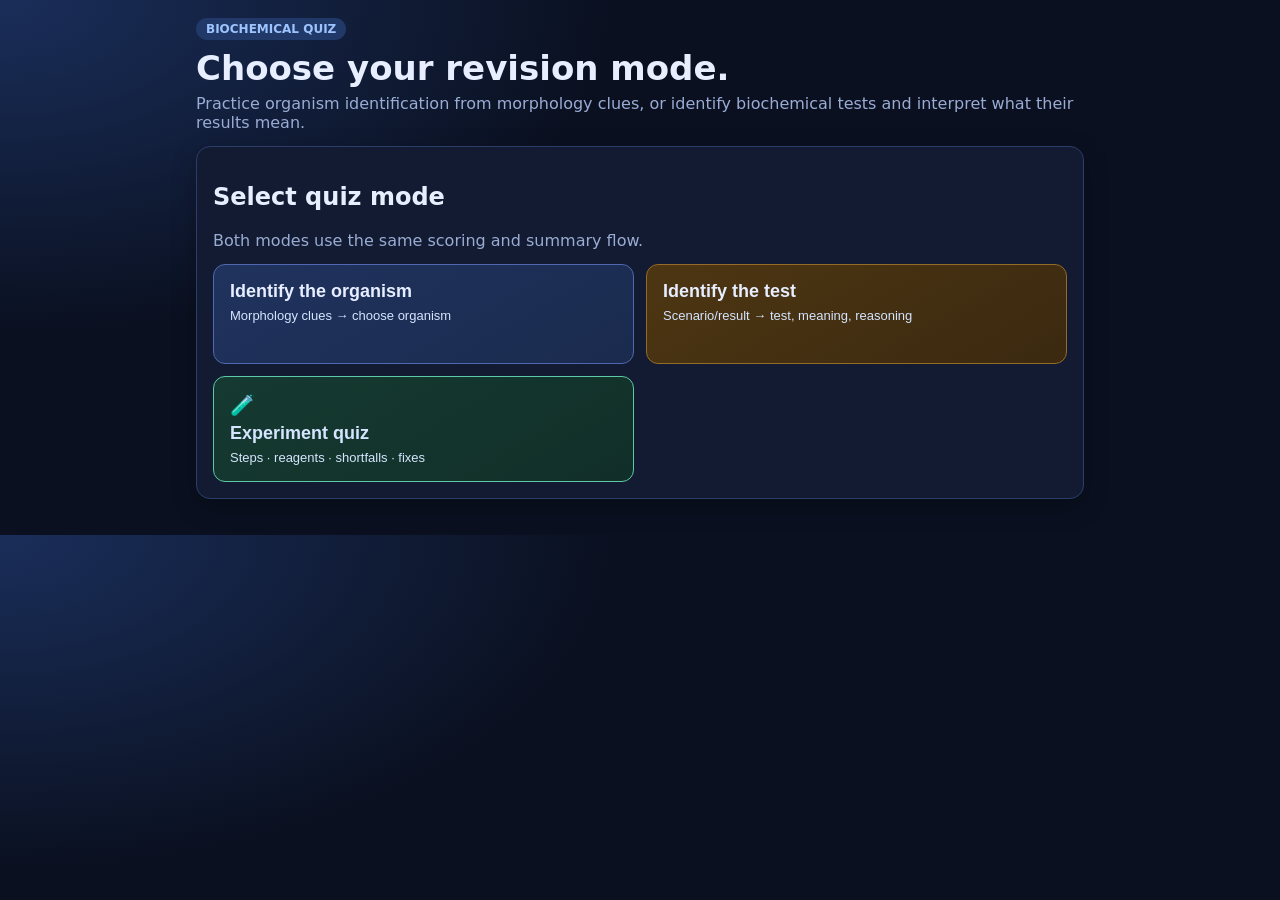
==== index.html @ 9152a3e2 "Simplify identify-test hints and add biochem quick actions" ====
<!doctype html>
<html lang="en">
  <head>
    <meta charset="utf-8">
    <meta name="viewport" content="width=device-width, initial-scale=1">
    <title>Biochemical Organism Quiz</title>
    <meta name="description" content="Morphology and biochemical quiz loop for practical identification revision.">
    <link rel="icon" type="image/svg+xml" href="favicon.svg">
    <link rel="stylesheet" href="styles/quiz.css">
  </head>
  <body>
    <main id="app" class="quiz-shell">
      <header class="hero">
        <p class="hero-kicker">Biochemical Quiz</p>
        <h1>Choose your revision mode.</h1>
        <p class="hero-sub">Practice organism identification from morphology clues, or identify biochemical tests and interpret what their results mean.</p>
      </header>
      <section id="card-area" aria-live="polite"></section>
    </main>

    <script>
      let organismPool = [];
      let biochemPool = [];
      let quizOrder = [];
      let currentIndex = 0;
      let score = 0;
      let answers = [];
      let hintVisible = false;
      let selectedName = '';
      let quizMode = '';
      let experimentPool = [];
      let currentExpQuestion = null;

      function shuffle(items) {
        const arr = [...items];
        for (let i = arr.length - 1; i > 0; i -= 1) {
          const j = Math.floor(Math.random() * (i + 1));
          [arr[i], arr[j]] = [arr[j], arr[i]];
        }
        return arr;
      }

      function startMode(mode) {
        startQuiz(mode);
      }

      function showLanding() {
        renderModeSelector();
      }

      function renderModeSelector() {
        const app = document.getElementById('card-area');
        app.innerHTML = `
          <article class="card">
            <h2>Select quiz mode</h2>
            <p class="hero-sub">Both modes use the same scoring and summary flow.</p>
            <div class="mode-grid">
              <button class="mode-btn mode-organism" onclick="startQuiz('organism')">
                <strong>Identify the organism</strong>
                <span>Morphology clues → choose organism</span>
              </button>
              <button class="mode-btn mode-biochem" onclick="startQuiz('biochem')">
                <strong>Identify the test</strong>
                <span>Scenario/result → test, meaning, reasoning</span>
              </button>
              <button class="mode-btn mode-card mode-exp" id="mode-exp" onclick="startMode('experiment')">
                <span class="mode-icon">🧪</span>
                <span class="mode-title">Experiment quiz</span>
                <span class="mode-desc">Steps · reagents · shortfalls · fixes</span>
              </button>
            </div>
          </article>
        `;
      }

      async function startQuiz(mode, overridePool = null) {
        quizMode = mode;

        if (mode === 'organism') {
          if (!organismPool.length) {
            const response = await fetch('data/quiz-organisms.json');
            if (!response.ok) throw new Error(`HTTP ${response.status}`);
            const data = await response.json();
            organismPool = data.ORGS;
          }
          const pool = overridePool || organismPool;
          quizOrder = [...pool].sort(() => Math.random() - 0.5);
        } else if (mode === 'biochem') {
          if (!biochemPool.length) {
            const response = await fetch('data/quiz-biochemical.json');
            if (!response.ok) throw new Error(`HTTP ${response.status}`);
            const data = await response.json();
            biochemPool = data.QUESTIONS;
          }
          const pool = overridePool || biochemPool;
          quizOrder = [...pool].sort(() => Math.random() - 0.5);
        } else if (mode === 'experiment') {
          if (!experimentPool.length) {
            const response = await fetch('data/quiz-experiments.json');
            if (!response.ok) throw new Error(`HTTP ${response.status}`);
            experimentPool = await response.json();
          }
          const pool = overridePool || experimentPool;
          quizOrder = shuffle(pool);
        }

        currentIndex = 0;
        score = 0;
        answers = [];
        hintVisible = false;
        selectedName = '';

        if (!quizOrder.length) {
          renderModeSelector();
          return;
        }

        if (quizMode === 'organism') {
          renderQuestion(quizOrder[currentIndex]);
        } else if (quizMode === 'biochem') {
          renderBiochemQuestion(quizOrder[currentIndex]);
        } else if (quizMode === 'experiment') {
          renderExpQuestion(quizOrder[currentIndex]);
        }
      }

      function renderExpQuestion(q) {
        currentExpQuestion = q;
        const app = document.getElementById('card-area');
        const current = currentIndex + 1;
        const total = quizOrder.length;

        const badgeClass = {
          'identify-step': 'badge-identifystep',
          'why-step': 'badge-whystep',
          shortfall: 'badge-shortfall',
          reagent: 'badge-reagent'
        }[q.questionType] || 'badge-identifystep';

        const badgeLabel = {
          'identify-step': 'Identify the step',
          'why-step': 'Why this step',
          shortfall: 'Shortfall scenario',
          reagent: 'Reagent purpose'
        }[q.questionType] || q.questionType;

        app.innerHTML = `
          <article class="card">
            <div class="progress-bar">
              <span class="progress-text">Question ${current} of ${total}</span>
              <span class="experiment-tag">${q.experiment}</span>
            </div>
            <span class="type-badge question-badge ${badgeClass}">${badgeLabel}</span>
            <p class="scenario question-text">${q.scenario}</p>
            <div class="answer-grid options-list">
              ${q.options.map((opt, idx) => `<button class="answer-btn option-btn" onclick="submitExpAnswer(currentExpQuestion, this, currentExpQuestion.options[${idx}])"><span class="keycap">${idx + 1}</span>${opt}</button>`).join('')}
            </div>
            <button class="hint-toggle" onclick="toggleHint()">Show hint</button>
            <div id="hint-box" class="hint-box hidden">${q.hint}</div>
          </article>
        `;
      }

      function renderQuestion(organism) {
        hintVisible = false;
        selectedName = '';
        const app = document.getElementById('card-area');
        const choices = [...organismPool].sort((a, b) => a.name.localeCompare(b.name));
        app.innerHTML = `
          <article class="card">
            <div class="question-head">
              <h2>Identify this organism</h2>
              <p>Sample ${organism.sampleNumber} • Question ${currentIndex + 1} of ${quizOrder.length}</p>
            </div>

            <div class="section-label">Morphology clues</div>
            <div class="chip-wrap">
              ${organism.morphologyClues.map(clue => `<span class="chip">${clue}</span>`).join('')}
            </div>

            <div class="section-label">Choose one</div>
            <div class="answer-grid">
              ${choices.map((choice, idx) => `<button class="answer-btn" data-name="${choice.name}" onclick="checkAnswer('${choice.name.replace(/'/g, "\\'")}', '${organism.name.replace(/'/g, "\\'")}')"><span class="keycap">${idx + 1}</span>${choice.name}</button>`).join('')}
            </div>

            <button class="hint-btn" id="hint-toggle">Show hint</button>
            <p id="hint-text" class="hint hidden">${organism.hint}</p>
            <p class="kbd-note">Keyboard: press 1–6 to answer, Backspace to go back one question.</p>
          </article>
        `;

        document.getElementById('hint-toggle').addEventListener('click', () => {
          hintVisible = !hintVisible;
          document.getElementById('hint-text').classList.toggle('hidden', !hintVisible);
          document.getElementById('hint-toggle').textContent = hintVisible ? 'Hide hint' : 'Show hint';
        });
      }

      function renderBiochemQuestion(questionObj) {
        hintVisible = false;
        selectedName = '';
        const app = document.getElementById('card-area');
        const badgeMap = {
          'identify-test': { label: 'Identify test', cls: 'badge-identify' },
          'interpret-result': { label: 'Interpret result', cls: 'badge-interpret' },
          'explain-step': { label: 'Explain step', cls: 'badge-explain' }
        };
        const badge = badgeMap[questionObj.questionType] || { label: questionObj.questionType, cls: '' };

        app.innerHTML = `
          <article class="card">
            <div class="question-head">
              <h2>Biochemical test question</h2>
              <p>Question ${currentIndex + 1} of ${quizOrder.length} • ${questionObj.testName}</p>
            </div>
            <span class="type-badge ${badge.cls}">${badge.label}</span>
            <p class="scenario">${questionObj.scenario}</p>

            <div class="section-label">Choose one</div>
            <div class="answer-grid">
              ${questionObj.options.map((option, idx) => `<button class="answer-btn" onclick="checkBiochemAnswer('${option.replace(/'/g, "\\'")}', '${questionObj.correctAnswer.replace(/'/g, "\\'")}')"><span class="keycap">${idx + 1}</span>${option}</button>`).join('')}
            </div>

            <button class="hint-btn" id="hint-toggle">Show hint</button>
            <p id="hint-text" class="hint hidden">${questionObj.questionType === 'identify-test' ? getSimpleBiochemHint(questionObj) : questionObj.hint}</p>
            <p class="kbd-note">Keyboard: press 1–4 to answer, Backspace to go back one question.</p>
            <div class="quick-actions">
              <button class="hint-btn" onclick="startQuiz('biochem')">Restart quiz</button>
              <button class="hint-btn" onclick="showLanding()">Home</button>
            </div>
          </article>
        `;

        document.getElementById('hint-toggle').addEventListener('click', () => {
          hintVisible = !hintVisible;
          document.getElementById('hint-text').classList.toggle('hidden', !hintVisible);
          document.getElementById('hint-toggle').textContent = hintVisible ? 'Hide hint' : 'Show hint';
        });
      }


      function getSimpleBiochemHint(questionObj) {
        const simpleHints = {
          Catalase: 'Look for quick bubbles with hydrogen peroxide.',
          'Coagulase (tube method)': 'Look for plasma turning into a clot/gel.',
          PYR: 'A fast cherry-red color after reagent points to PYR.',
          'Optochin susceptibility': 'A P disk with a clear zone means optochin testing.',
          'CAMP test': 'An arrowhead hemolysis pattern near S. aureus suggests CAMP.',
          'Novobiocin susceptibility': 'This test is read by the size of the inhibition zone.',
          'Oxidase test': 'A rapid blue-purple color after oxidase reagent is the clue.',
          'Indole test': 'A red ring at the top after Kovács reagent indicates indole testing.',
          'Urease test': 'Urea medium turning pink from ammonia indicates urease.',
          'H2S production (TSI)': 'Blackening in TSI points to H2S production.',
          'MUG test': 'Think UV fluorescence, not a visible color change.',
          'TSI interpretation': 'This one combines slant/butt color, gas, and blackening clues.'
        };
        return simpleHints[questionObj.testName] || questionObj.hint;
      }

      function getSimpleBiochemExplanation(questionObj) {
        const simpleExplanations = {
          Catalase: 'This is catalase: adding hydrogen peroxide causes immediate oxygen bubbles when catalase is present.',
          'Coagulase (tube method)': 'This is tube coagulase: a positive result is plasma turning from liquid to a firm clot/gel.',
          PYR: 'This is PYR: a cherry-red color after reagent means the PYR enzyme reaction is positive.',
          'Optochin susceptibility': 'This is optochin testing: you identify it by measuring the inhibition zone around a P disk.',
          'CAMP test': 'This is the CAMP test: a positive result is arrowhead-shaped enhanced hemolysis near S. aureus.',
          'Novobiocin susceptibility': 'This is novobiocin susceptibility: interpret it by zone size to determine susceptible vs resistant.',
          'Oxidase test': 'This is oxidase: a rapid purple/blue color means cytochrome c oxidase is present.',
          'Indole test': 'This is indole: a cherry-red top ring after Kovács reagent means indole was produced.',
          'Urease test': 'This is urease: ammonia from urea breakdown raises pH and turns the medium pink.',
          'H2S production (TSI)': 'This indicates H2S production in TSI: H2S reacts with iron salts and forms a black precipitate.',
          'MUG test': 'This is MUG: a positive result is blue-white fluorescence under UV from released methylumbelliferone.',
          'TSI interpretation': 'This is TSI interpretation: you read sugar use, H2S, and gas together from one tube pattern.'
        };
        return simpleExplanations[questionObj.testName] || questionObj.explanation;
      }

      function checkAnswer(selected, correctName) {
        selectedName = selected;
        const organism = quizOrder[currentIndex];
        const wasCorrect = selected === correctName;
        answers[currentIndex] = { organism: correctName, selected, wasCorrect };
        if (wasCorrect) score += 1;
        renderResult(organism, wasCorrect);
      }

      function checkBiochemAnswer(selected, correctAnswer) {
        selectedName = selected;
        const questionObj = quizOrder[currentIndex];
        const wasCorrect = selected === correctAnswer;
        answers[currentIndex] = {
          id: questionObj.id,
          testName: questionObj.testName,
          selected,
          correctAnswer,
          wasCorrect,
          colorChange: questionObj.colorChange,
          stepReason: questionObj.stepReason
        };
        if (wasCorrect) score += 1;
        renderBiochemResult(questionObj, wasCorrect);
      }

      function submitExpAnswer(q, buttonEl, selectedOption) {
        const buttons = document.querySelectorAll('.option-btn');
        buttons.forEach((b) => {
          b.disabled = true;
        });

        const isCorrect = selectedOption === q.correctAnswer;
        q._userAnsweredCorrectly = isCorrect;

        if (isCorrect) {
          buttonEl.classList.add('btn-correct');
          score += 1;
        } else {
          buttonEl.classList.add('btn-incorrect');
          buttons.forEach((b) => {
            if (b.textContent.trim().replace(/^\d+/, '').trim() === q.correctAnswer) {
              b.classList.add('btn-correct');
            }
          });
        }

        setTimeout(() => renderExpResult(q, isCorrect), 400);
      }

      function renderResult(organism, wasCorrect) {
        const app = document.getElementById('card-area');
        const confusionText = wasCorrect
          ? organism.distinction
          : organism.wrongAnswerFeedback[selectedName] || 'Review the clue pattern and compare morphology and key test findings.';

        app.innerHTML = `
          <article class="card">
            <div class="result-banner ${wasCorrect ? 'correct' : 'incorrect'}">
              ${wasCorrect ? 'Correct' : 'Incorrect'} — ${organism.name}
            </div>

            ${organism.rflpNote ? `<div class="rflp-note"><strong>RFLP note:</strong> ${organism.rflpNote}</div>` : ''}

            <div class="section-label">Key identifying features</div>
            <div class="chip-wrap">
              ${organism.features.map(feature => `<span class="chip">${feature}</span>`).join('')}
            </div>

            <p class="why-note"><strong>Why this and not ${selectedName || 'others'}:</strong> ${confusionText}</p>
            <p class="clinical">${organism.clinical}</p>
            <p class="distinction"><strong>Distinction insight:</strong> ${organism.distinction}</p>

            <button class="next-btn" onclick="nextQuestion()">${currentIndex + 1 >= quizOrder.length ? 'See summary' : 'Next question'}</button>
          </article>
        `;
      }

      function renderBiochemResult(questionObj, wasCorrect) {
        const app = document.getElementById('card-area');
        const organismRows = questionObj.commonOrganisms
          .map(item => `<tr><td>${item.name}</td><td><span class="result-pill ${item.result.toLowerCase().includes('positive') || item.result.toLowerCase().includes('susceptible') || item.result.includes('+') ? 'pill-positive' : 'pill-negative'}">${item.result}</span></td></tr>`)
          .join('');

        app.innerHTML = `
          <article class="card">
            <div class="result-banner ${wasCorrect ? 'correct' : 'incorrect'}">
              ${wasCorrect ? 'Correct' : 'Incorrect'}
            </div>

            <p class="why-note"><strong>Correct answer:</strong> ${questionObj.correctAnswer}</p>
            <p class="clinical"><strong>Explanation:</strong> ${questionObj.questionType === 'identify-test' ? getSimpleBiochemExplanation(questionObj) : questionObj.explanation}</p>

            <div class="section-label">Colour change</div>
            <div class="color-panel">
              <div class="color-cell positive">
                <h3>Positive result</h3>
                <p>${questionObj.colorChange.positive}</p>
              </div>
              <div class="color-cell negative">
                <h3>Negative result</h3>
                <p>${questionObj.colorChange.negative}</p>
              </div>
              <div class="color-why"><strong>Why this happens:</strong> ${questionObj.colorChange.why}</div>
            </div>

            <p class="distinction"><strong>Purpose:</strong> ${questionObj.purpose}</p>
            <p class="distinction"><strong>Step reason:</strong> ${questionObj.stepReason}</p>

            <div class="section-label">Common organisms</div>
            <table class="org-table">
              <thead><tr><th>Organism</th><th>Result</th></tr></thead>
              <tbody>${organismRows}</tbody>
            </table>

            <div class="quick-actions">
              <button class="next-btn" onclick="nextQuestion()">${currentIndex + 1 >= quizOrder.length ? 'See summary' : 'Next question'}</button>
              <button class="hint-btn" onclick="startQuiz('biochem')">Restart quiz</button>
              <button class="hint-btn" onclick="showLanding()">Home</button>
            </div>
          </article>
        `;
      }

      function renderExpResult(q, wasCorrect) {
        const app = document.getElementById('card-area');
        const reagentBlock = q.stepContext.reagentIfApplicable
          ? `<div class="reagent-note">
               <span class="reagent-label">Reagent note</span>
               ${q.stepContext.reagentIfApplicable}
             </div>`
          : '';

        app.innerHTML = `
          <article class="card">
            <div class="result-banner ${wasCorrect ? 'correct banner-correct' : 'incorrect banner-incorrect'}">
              ${wasCorrect ? 'Correct' : 'Incorrect'}
            </div>
            <div class="correct-answer-box">
              <strong>Correct answer:</strong> ${q.correctAnswer}
            </div>
            <div class="explanation-block">
              ${q.explanation}
            </div>
            <div class="step-context-block">
              <div class="step-context-title">Step context — ${q.experiment}</div>
              <div class="step-row"><span class="step-label">Step</span><span>${q.stepContext.step}</span></div>
              <div class="step-row"><span class="step-label">Why we do this</span><span>${q.stepContext.whyWeDoThis}</span></div>
              <div class="step-row"><span class="step-label">Common shortfall</span><span>${q.stepContext.commonShortfall}</span></div>
              <div class="step-row"><span class="step-label">How to prevent</span><span>${q.stepContext.howToPrevent}</span></div>
            </div>
            ${reagentBlock}
            <button class="next-btn" onclick="advanceExpQuiz()">
              ${currentIndex + 1 < quizOrder.length ? 'Next question →' : 'See summary'}
            </button>
          </article>
        `;
      }

      function advanceExpQuiz() {
        currentIndex += 1;
        if (currentIndex < quizOrder.length) {
          renderExpQuestion(quizOrder[currentIndex]);
        } else {
          renderExpSummary();
        }
      }

      function renderExpSummary() {
        const app = document.getElementById('card-area');
        const experiments = ['DNA Extraction', 'PCR', 'Gel Electrophoresis', 'RFLP', 'Streak Plating'];

        const groupedRows = experiments.map((exp) => {
          const qs = quizOrder.filter((q) => q.experiment === exp);
          if (!qs.length) return '';
          const rows = qs.map((q) => {
            const wasCorrect = q._userAnsweredCorrectly;
            const badgeClass = `badge-${q.questionType.replaceAll('-', '')}`;
            return `<tr>
              <td>${q.scenario.substring(0, 80)}${q.scenario.length > 80 ? '…' : ''}</td>
              <td><span class="type-badge question-badge ${badgeClass}">${q.questionType}</span></td>
              <td class="${wasCorrect ? 'result-tick' : 'result-cross'}">${wasCorrect ? '✓' : '✗'}</td>
            </tr>`;
          }).join('');
          return `<h3 class="summary-exp-heading">${exp}</h3>
            <table class="org-table summary-table"><thead>
              <tr><th>Question</th><th>Type</th><th>Result</th></tr>
            </thead><tbody>${rows}</tbody></table>`;
        }).join('');

        app.innerHTML = `
          <article class="card">
            <div class="summary-score">Score: ${score} / ${quizOrder.length}</div>
            ${groupedRows}
            <div class="summary-actions">
              <button onclick="startMode('experiment')">Restart experiment quiz</button>
              <button onclick="showLanding()">Back to menu</button>
            </div>
          </article>
        `;
      }

      function toggleHint() {
        const box = document.getElementById('hint-box');
        const btn = document.querySelector('.hint-toggle');
        if (box.classList.contains('hidden')) {
          box.classList.remove('hidden');
          btn.textContent = 'Hide hint';
        } else {
          box.classList.add('hidden');
          btn.textContent = 'Show hint';
        }
      }

      function nextQuestion() {
        currentIndex += 1;
        if (currentIndex >= quizOrder.length) {
          renderSummary();
          return;
        }
        if (quizMode === 'organism') {
          renderQuestion(quizOrder[currentIndex]);
        } else if (quizMode === 'biochem') {
          renderBiochemQuestion(quizOrder[currentIndex]);
        } else if (quizMode === 'experiment') {
          renderExpQuestion(quizOrder[currentIndex]);
        }
      }

      function renderSummary() {
        const app = document.getElementById('card-area');

        if (quizMode === 'organism') {
          const missed = answers.filter(a => !a.wasCorrect);
          app.innerHTML = `
            <article class="card">
              <h2>Quiz summary</h2>
              <p class="score">Score: <strong>${score}/${quizOrder.length}</strong></p>

              <div class="section-label">Missed organisms</div>
              ${missed.length
                ? `<ul class="missed-list">${missed.map(item => `<li><strong>${item.organism}</strong> (you chose ${item.selected})</li>`).join('')}</ul>
                   <button class="next-btn" id="retry-missed">Retry missed (${missed.length})</button>`
                : '<p class="clinical">Great work — no misses this round.</p>'}

              <button class="hint-btn" id="restart-all">Restart full quiz</button>
              <button class="hint-btn" id="back-home">Back to mode selector</button>
            </article>
          `;

          const retryBtn = document.getElementById('retry-missed');
          if (retryBtn) {
            retryBtn.addEventListener('click', () => {
              const missedNames = new Set(missed.map(item => item.organism));
              const retryPool = organismPool.filter(org => missedNames.has(org.name));
              startQuiz('organism', retryPool);
            });
          }
          document.getElementById('restart-all').addEventListener('click', () => startQuiz('organism'));
          document.getElementById('back-home').addEventListener('click', renderModeSelector);
          return;
        }

        if (quizMode === 'experiment') {
          renderExpSummary();
          return;
        }

        const byTest = new Map();
        quizOrder.forEach(question => {
          if (!byTest.has(question.testName)) {
            byTest.set(question.testName, {
              testName: question.testName,
              colorChange: `${question.colorChange.positive} | ${question.colorChange.negative}`,
              stepReason: question.stepReason,
              total: 0,
              correct: 0
            });
          }
        });

        answers.forEach(answer => {
          const entry = byTest.get(answer.testName);
          if (entry) {
            entry.total += 1;
            if (answer.wasCorrect) entry.correct += 1;
          }
        });

        const rows = [...byTest.values()]
          .map(item => `<tr>
              <td>${item.testName}</td>
              <td>${item.correct === item.total ? 'Got it right' : 'Got it wrong'} (${item.correct}/${item.total})</td>
              <td>${item.colorChange}</td>
              <td>${item.stepReason}</td>
            </tr>`)
          .join('');

        app.innerHTML = `
          <article class="card">
            <h2>Biochemical quiz summary</h2>
            <p class="score">Score: <strong>${score}/${quizOrder.length}</strong></p>
            <div class="section-label">Revision table</div>
            <div class="table-wrap">
              <table class="org-table summary-table">
                <thead>
                  <tr>
                    <th>Test name</th>
                    <th>Your performance</th>
                    <th>Colour change reminder</th>
                    <th>Step reason reminder</th>
                  </tr>
                </thead>
                <tbody>${rows}</tbody>
              </table>
            </div>
            <button class="hint-btn" id="restart-biochem">Restart biochemical quiz</button>
            <button class="hint-btn" id="back-home">Back to mode selector</button>
          </article>
        `;

        document.getElementById('restart-biochem').addEventListener('click', () => startQuiz('biochem'));
        document.getElementById('back-home').addEventListener('click', renderModeSelector);
      }

      document.addEventListener('keydown', (event) => {
        if (event.key === 'Backspace' && currentIndex > 0 && quizOrder.length) {
          event.preventDefault();
          currentIndex -= 1;
          answers = answers.slice(0, currentIndex);
          score = answers.filter(answer => answer.wasCorrect).length;
          if (quizMode === 'organism') {
            renderQuestion(quizOrder[currentIndex]);
          } else if (quizMode === 'biochem') {
            renderBiochemQuestion(quizOrder[currentIndex]);
          }
          return;
        }

        const numeric = Number(event.key);
        if (!Number.isInteger(numeric) || !quizOrder[currentIndex]) return;

        if (quizMode === 'organism') {
          const options = [...organismPool].sort((a, b) => a.name.localeCompare(b.name));
          if (numeric >= 1 && numeric <= 6 && options[numeric - 1]) {
            checkAnswer(options[numeric - 1].name, quizOrder[currentIndex].name);
          }
          return;
        }

        if (quizMode === 'biochem') {
          const options = quizOrder[currentIndex].options;
          if (numeric >= 1 && numeric <= 4 && options[numeric - 1]) {
            checkBiochemAnswer(options[numeric - 1], quizOrder[currentIndex].correctAnswer);
          }
        }
      });

      renderModeSelector();
    </script>
  </body>
</html>
---- styles/quiz.css ----
:root{
  --bg:#0a1020;
  --surface:#121b31;
  --surface-soft:#182543;
  --border:#2d3d69;
  --text:#e7eeff;
  --muted:#9aacd4;
  --green:#99f0b1;
  --red:#ffb3b3;
}
*{box-sizing:border-box}
body{margin:0;font-family:Inter,system-ui,-apple-system,Segoe UI,Roboto,sans-serif;background:radial-gradient(1100px 600px at 0% 0%,#1a2e5a 0%,var(--bg) 56%);color:var(--text)}
.quiz-shell{width:min(920px,100%);margin:0 auto;padding:18px 16px 36px}
.hero{margin-bottom:14px}
.hero-kicker{display:inline-block;margin:0 0 8px;padding:4px 10px;border-radius:999px;background:#203968;color:#9ec4ff;font-size:12px;font-weight:700;text-transform:uppercase}
.hero h1{margin:0 0 6px;font-size:clamp(24px,4vw,34px)}
.hero-sub{margin:0;color:var(--muted)}
.card{background:var(--surface);border:1px solid var(--border);border-radius:14px;padding:16px;box-shadow:0 8px 24px rgba(0,0,0,.25)}
.question-head h2{margin:0 0 4px}
.question-head p{margin:0;color:var(--muted);font-size:14px}
.section-label{margin:14px 0 8px;font-size:12px;font-weight:700;letter-spacing:.06em;text-transform:uppercase;color:var(--muted)}
.chip-wrap{display:flex;gap:8px;flex-wrap:wrap}
.chip{display:inline-block;padding:6px 10px;background:var(--surface-soft);border:1px solid #3a4c7a;border-radius:999px;font-size:13px}
.answer-grid{display:grid;grid-template-columns:repeat(2,minmax(0,1fr));gap:8px}
.answer-btn{display:flex;align-items:center;gap:8px;padding:10px;border-radius:10px;border:1px solid #3a518b;background:#1b2c51;color:var(--text);font-weight:700;cursor:pointer;min-height:44px;text-align:left}
.answer-btn:hover{background:#243c6d}
.keycap{display:inline-grid;place-items:center;width:22px;height:22px;border-radius:7px;background:#2e4b86;color:#cce2ff;font-size:12px;font-weight:800;flex-shrink:0}
.hint-btn,.next-btn{margin-top:12px;padding:10px 12px;border-radius:10px;border:1px solid #4865a7;background:transparent;color:#d4e4ff;cursor:pointer;font-weight:700}
.next-btn{background:#2a8a4a;border-color:#4db26d;color:#e9ffef}
.hint{margin:10px 0 0;padding:10px;border-radius:10px;background:#3b2b12;color:#ffd79b;border:1px solid #9e742d}
.hidden{display:none}
.kbd-note{margin:12px 0 0;font-size:12px;color:var(--muted)}
.result-banner{padding:10px 12px;border-radius:10px;font-weight:800;margin-bottom:10px}
.result-banner.correct{background:#1f4d2f;color:var(--green)}
.result-banner.incorrect{background:#5b2525;color:var(--red)}
.rflp-note,.why-note,.clinical,.distinction,.score,.scenario{margin:10px 0;padding:10px;border-radius:10px;background:var(--surface-soft);border:1px solid #344a80}
.missed-list{margin:0;padding-left:20px}
.missed-list li{margin-bottom:6px}

.mode-grid{display:grid;grid-template-columns:repeat(2,minmax(0,1fr));gap:12px;margin-top:14px}
.mode-btn{display:flex;flex-direction:column;gap:6px;padding:16px;border-radius:12px;border:1px solid #4460a4;background:#1b2c51;color:var(--text);cursor:pointer;text-align:left;min-height:100px}
.mode-btn strong{font-size:18px}
.mode-btn span{font-size:13px;color:#d5e5ff}
.mode-btn:hover{transform:translateY(-1px)}
.mode-organism{border-color:#4f68af;background:linear-gradient(150deg,#20335e,#1a2b4e)}
.mode-biochem{border-color:#946b28;background:linear-gradient(150deg,#4d3612,#3b2910)}

.type-badge{display:inline-block;margin-top:10px;padding:5px 10px;border-radius:999px;font-size:12px;font-weight:800;letter-spacing:.04em;text-transform:uppercase}
.badge-identify{background:#274e89;color:#d0e5ff}
.badge-interpret{background:#2f6344;color:#d8ffe7}
.badge-explain{background:#754c20;color:#ffe6bf}

.color-panel{display:grid;grid-template-columns:repeat(2,minmax(0,1fr));gap:10px;background:var(--surface-soft);border:1px solid #344a80;border-radius:12px;padding:10px}
.color-cell{padding:10px;border-radius:10px;border:1px solid transparent}
.color-cell h3{margin:0 0 6px;font-size:14px}
.color-cell p{margin:0;font-size:14px}
.color-cell.positive{background:#1f442a;border-color:#3f8b56}
.color-cell.negative{background:#553f1d;border-color:#9d773a}
.color-why{grid-column:1 / -1;padding:10px;border-radius:10px;background:#1c2747;border:1px solid #36508c}

.org-table{width:100%;border-collapse:collapse;margin-top:6px}
.org-table th,.org-table td{padding:8px;border-bottom:1px solid #2f426e;text-align:left;vertical-align:top}
.org-table th{font-size:12px;color:var(--muted);text-transform:uppercase;letter-spacing:.05em}
.result-pill{display:inline-block;padding:4px 8px;border-radius:999px;font-size:12px;font-weight:700}
.pill-positive{background:#1f4d2f;color:#baf7c9}
.pill-negative{background:#5b2525;color:#ffd2d2}
.table-wrap{overflow:auto}
.summary-table td:nth-child(3),.summary-table td:nth-child(4){min-width:220px}

@media (max-width:720px){
  .answer-grid,.mode-grid,.color-panel{grid-template-columns:1fr}
}
.mode-card#mode-exp {
  border-color: var(--teal-border, #5DCAA5);
}
.mode-card#mode-exp:hover {
  background: var(--teal-bg, #E1F5EE);
}

.experiment-tag {
  font-size: 11px;
  font-weight: 500;
  padding: 2px 8px;
  border-radius: 20px;
  background: #E1F5EE;
  color: #0F6E56;
  border: 0.5px solid #5DCAA5;
}

.question-badge.badge-identifystep { background: #EEEDFE; color: #3C3489; border: 0.5px solid #AFA9EC; }
.question-badge.badge-whystep     { background: #E1F5EE; color: #0F6E56; border: 0.5px solid #5DCAA5; }
.question-badge.badge-shortfall   { background: #FCEBEB; color: #791F1F; border: 0.5px solid #F09595; }
.question-badge.badge-reagent     { background: #FAEEDA; color: #633806; border: 0.5px solid #EF9F27; }

.hint-toggle {
  margin-top: 10px;
  background: none;
  border: 0.5px solid var(--color-border-secondary);
  border-radius: 6px;
  padding: 6px 14px;
  font-size: 12px;
  cursor: pointer;
  color: var(--color-text-secondary);
}
.hint-toggle:hover { background: var(--color-background-secondary); }

.hint-box {
  margin-top: 8px;
  padding: 9px 12px;
  border-radius: 8px;
  background: #FAEEDA;
  border: 0.5px solid #EF9F27;
  font-size: 12px;
  color: #412402;
  line-height: 1.6;
}
.hint-box.hidden { display: none; }

.step-context-block {
  margin-top: 14px;
  border: 0.5px solid var(--color-border-tertiary);
  border-radius: 8px;
  overflow: hidden;
}
.step-context-title {
  padding: 8px 12px;
  background: var(--color-background-secondary);
  font-size: 12px;
  font-weight: 500;
  color: var(--color-text-primary);
  border-bottom: 0.5px solid var(--color-border-tertiary);
}
.step-row {
  display: grid;
  grid-template-columns: 130px 1fr;
  gap: 8px;
  padding: 7px 12px;
  border-bottom: 0.5px solid var(--color-border-tertiary);
  font-size: 12px;
  line-height: 1.6;
}
.step-row:last-child { border-bottom: none; }
.step-label {
  font-weight: 500;
  color: var(--color-text-secondary);
  flex-shrink: 0;
}

.reagent-note {
  margin-top: 10px;
  padding: 9px 12px;
  border-radius: 8px;
  background: #FAEEDA;
  border: 0.5px solid #EF9F27;
  font-size: 12px;
  color: #412402;
  line-height: 1.6;
}
.reagent-label {
  display: block;
  font-weight: 500;
  margin-bottom: 3px;
}

.summary-exp-heading {
  font-size: 14px;
  font-weight: 500;
  margin: 16px 0 6px;
  color: var(--color-text-primary);
  border-bottom: 0.5px solid var(--color-border-tertiary);
  padding-bottom: 4px;
}
.summary-table { width: 100%; font-size: 12px; border-collapse: collapse; margin-bottom: 8px; }
.summary-table th { text-align: left; padding: 5px 8px; font-weight: 500; color: var(--color-text-secondary); background: var(--color-background-secondary); }
.summary-table td { padding: 5px 8px; border-bottom: 0.5px solid var(--color-border-tertiary); vertical-align: top; }
.result-tick { color: #27500A; font-weight: 500; }
.result-cross { color: #A32D2D; font-weight: 500; }

.summary-score {
  font-size: 22px;
  font-weight: 500;
  margin-bottom: 16px;
  color: var(--color-text-primary);
}
.summary-actions { display: flex; gap: 8px; margin-top: 20px; flex-wrap: wrap; }
.summary-actions button {
  padding: 9px 18px;
  border-radius: 8px;
  border: 0.5px solid var(--color-border-secondary);
  background: var(--color-background-primary);
  font-size: 13px;
  cursor: pointer;
  color: var(--color-text-primary);
}
.summary-actions button:hover { background: var(--color-background-secondary); }
.mode-exp{border-color:#5DCAA5;background:linear-gradient(150deg,#153a31,#112f28)}
.mode-exp .mode-icon{font-size:20px}
.mode-exp .mode-title{font-size:18px;font-weight:700}
.mode-exp .mode-desc{font-size:13px;color:#d5e5ff}
.progress-bar{display:flex;justify-content:space-between;align-items:center;gap:10px}
.progress-text{font-size:14px;color:var(--muted)}
.btn-correct{background:#1f4d2f!important;border-color:#4db26d!important;color:#e9ffef!important}
.btn-incorrect{background:#5b2525!important;border-color:#cc6c6c!important;color:#ffd2d2!important}
.correct-answer-box,.explanation-block{margin:10px 0;padding:10px;border-radius:10px;background:var(--surface-soft);border:1px solid #344a80}


.quick-actions{display:flex;gap:8px;flex-wrap:wrap;margin-top:12px}
.quick-actions .next-btn,.quick-actions .hint-btn{margin-top:0}
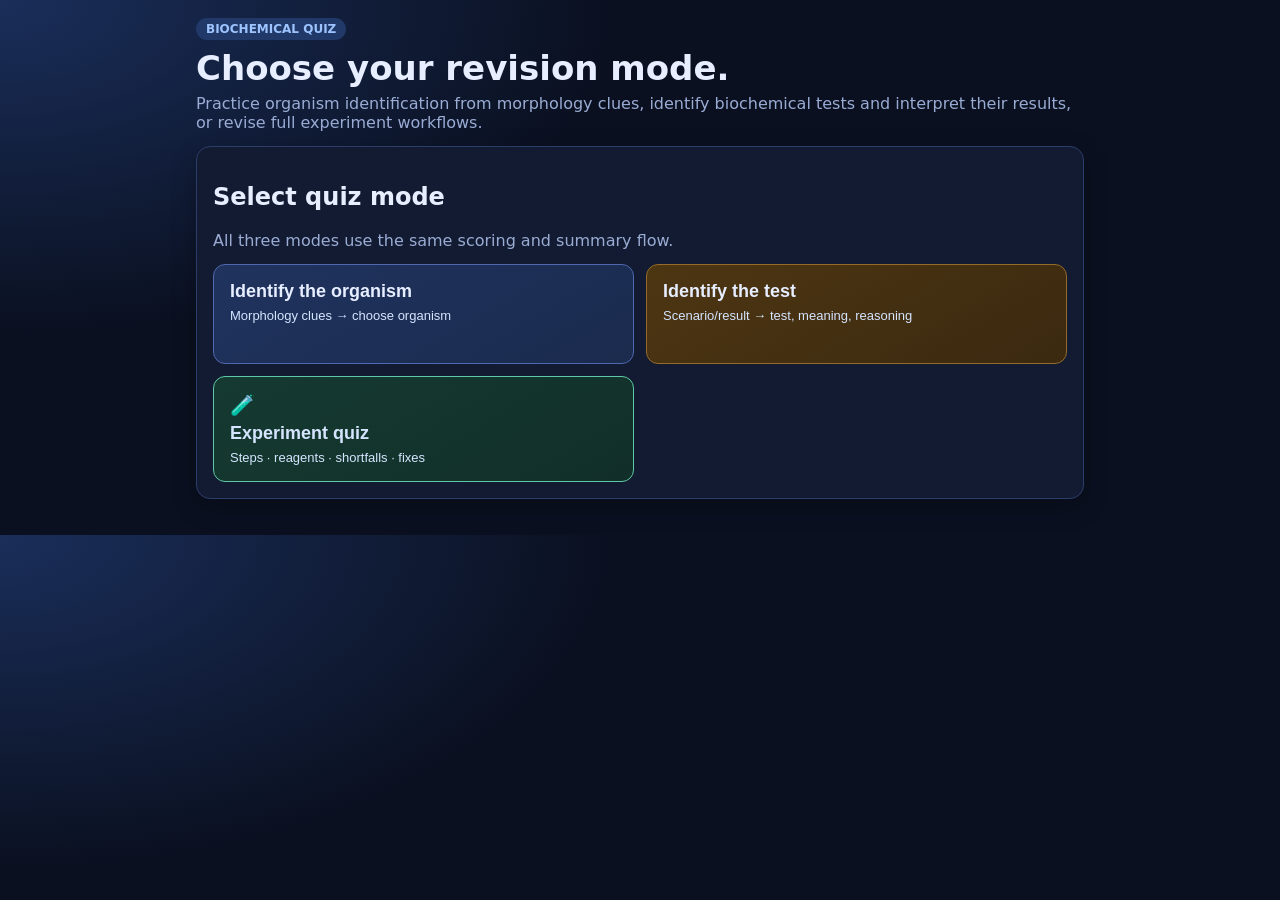
==== commit bb04209b: "Add home/restart controls for all modes and align experiment hover" ====
--- a/index.html
+++ b/index.html
@@ -13,7 +13,7 @@
       <header class="hero">
         <p class="hero-kicker">Biochemical Quiz</p>
         <h1>Choose your revision mode.</h1>
-        <p class="hero-sub">Practice organism identification from morphology clues, or identify biochemical tests and interpret what their results mean.</p>
+        <p class="hero-sub">Practice organism identification from morphology clues, identify biochemical tests and interpret their results, or revise full experiment workflows.</p>
       </header>
       <section id="card-area" aria-live="polite"></section>
     </main>
@@ -28,6 +28,7 @@
       let hintVisible = false;
       let selectedName = '';
       let quizMode = '';
+      let quizStartToken = 0;
       let experimentPool = [];
       let currentExpQuestion = null;
 
@@ -53,7 +54,7 @@
         app.innerHTML = `
           <article class="card">
             <h2>Select quiz mode</h2>
-            <p class="hero-sub">Both modes use the same scoring and summary flow.</p>
+            <p class="hero-sub">All three modes use the same scoring and summary flow.</p>
             <div class="mode-grid">
               <button class="mode-btn mode-organism" onclick="startQuiz('organism')">
                 <strong>Identify the organism</strong>
@@ -74,7 +75,9 @@
       }
 
       async function startQuiz(mode, overridePool = null) {
+        const startToken = ++quizStartToken;
         quizMode = mode;
+        let nextQuizOrder = [];
 
         if (mode === 'organism') {
           if (!organismPool.length) {
@@ -84,7 +87,7 @@
             organismPool = data.ORGS;
           }
           const pool = overridePool || organismPool;
-          quizOrder = [...pool].sort(() => Math.random() - 0.5);
+          nextQuizOrder = [...pool].sort(() => Math.random() - 0.5);
         } else if (mode === 'biochem') {
           if (!biochemPool.length) {
             const response = await fetch('data/quiz-biochemical.json');
@@ -93,7 +96,7 @@
             biochemPool = data.QUESTIONS;
           }
           const pool = overridePool || biochemPool;
-          quizOrder = [...pool].sort(() => Math.random() - 0.5);
+          nextQuizOrder = [...pool].sort(() => Math.random() - 0.5);
         } else if (mode === 'experiment') {
           if (!experimentPool.length) {
             const response = await fetch('data/quiz-experiments.json');
@@ -101,9 +104,14 @@
             experimentPool = await response.json();
           }
           const pool = overridePool || experimentPool;
-          quizOrder = shuffle(pool);
-        }
-
+          nextQuizOrder = shuffle(pool);
+        }
+
+        if (startToken !== quizStartToken) {
+          return;
+        }
+
+        quizOrder = nextQuizOrder;
         currentIndex = 0;
         score = 0;
         answers = [];
@@ -115,7 +123,7 @@
           return;
         }
 
-        if (quizMode === 'organism') {
+        if (mode === 'organism') {
           renderQuestion(quizOrder[currentIndex]);
         } else if (quizMode === 'biochem') {
           renderBiochemQuestion(quizOrder[currentIndex]);
@@ -157,6 +165,10 @@
             </div>
             <button class="hint-toggle" onclick="toggleHint()">Show hint</button>
             <div id="hint-box" class="hint-box hidden">${q.hint}</div>
+            <div class="quick-actions">
+              <button class="hint-btn" onclick="startMode('experiment')">Restart quiz</button>
+              <button class="hint-btn" onclick="showLanding()">Home</button>
+            </div>
           </article>
         `;
       }
@@ -186,6 +198,10 @@
             <button class="hint-btn" id="hint-toggle">Show hint</button>
             <p id="hint-text" class="hint hidden">${organism.hint}</p>
             <p class="kbd-note">Keyboard: press 1–6 to answer, Backspace to go back one question.</p>
+            <div class="quick-actions">
+              <button class="hint-btn" onclick="startQuiz('organism')">Restart quiz</button>
+              <button class="hint-btn" onclick="showLanding()">Home</button>
+            </div>
           </article>
         `;
 
@@ -303,6 +319,7 @@
 
       function submitExpAnswer(q, buttonEl, selectedOption) {
         const buttons = document.querySelectorAll('.option-btn');
+        q._selectedOption = selectedOption;
         buttons.forEach((b) => {
           b.disabled = true;
         });
@@ -325,6 +342,15 @@
         setTimeout(() => renderExpResult(q, isCorrect), 400);
       }
 
+      function formatExplanationParagraphs(explanation) {
+        return explanation
+          .split(/(?<=[.!?])\s+/)
+          .map((sentence) => sentence.trim())
+          .filter(Boolean)
+          .map((sentence) => `<p>${sentence}</p>`)
+          .join('');
+      }
+
       function renderResult(organism, wasCorrect) {
         const app = document.getElementById('card-area');
         const confusionText = wasCorrect
@@ -348,7 +374,11 @@
             <p class="clinical">${organism.clinical}</p>
             <p class="distinction"><strong>Distinction insight:</strong> ${organism.distinction}</p>
 
-            <button class="next-btn" onclick="nextQuestion()">${currentIndex + 1 >= quizOrder.length ? 'See summary' : 'Next question'}</button>
+            <div class="quick-actions">
+              <button class="next-btn" onclick="nextQuestion()">${currentIndex + 1 >= quizOrder.length ? 'See summary' : 'Next question'}</button>
+              <button class="hint-btn" onclick="startQuiz('organism')">Restart quiz</button>
+              <button class="hint-btn" onclick="showLanding()">Home</button>
+            </div>
           </article>
         `;
       }
@@ -401,6 +431,11 @@
 
       function renderExpResult(q, wasCorrect) {
         const app = document.getElementById('card-area');
+        const selectedAnswerText = q._selectedOption || 'Not captured';
+        const feedbackLead = wasCorrect
+          ? 'Nice work — you selected the best answer.'
+          : 'Not quite this time. Review the breakdown below and compare it with your choice.';
+        const explanationParagraphs = formatExplanationParagraphs(q.explanation);
         const reagentBlock = q.stepContext.reagentIfApplicable
           ? `<div class="reagent-note">
                <span class="reagent-label">Reagent note</span>
@@ -413,11 +448,13 @@
             <div class="result-banner ${wasCorrect ? 'correct banner-correct' : 'incorrect banner-incorrect'}">
               ${wasCorrect ? 'Correct' : 'Incorrect'}
             </div>
+            <p class="exp-feedback-lead">${feedbackLead}</p>
+            ${!wasCorrect ? `<div class="selected-answer-box"><strong>Your answer:</strong> ${selectedAnswerText}</div>` : ''}
             <div class="correct-answer-box">
               <strong>Correct answer:</strong> ${q.correctAnswer}
             </div>
             <div class="explanation-block">
-              ${q.explanation}
+              ${explanationParagraphs}
             </div>
             <div class="step-context-block">
               <div class="step-context-title">Step context — ${q.experiment}</div>
@@ -427,9 +464,13 @@
               <div class="step-row"><span class="step-label">How to prevent</span><span>${q.stepContext.howToPrevent}</span></div>
             </div>
             ${reagentBlock}
-            <button class="next-btn" onclick="advanceExpQuiz()">
-              ${currentIndex + 1 < quizOrder.length ? 'Next question →' : 'See summary'}
-            </button>
+            <div class="quick-actions">
+              <button class="next-btn" onclick="advanceExpQuiz()">
+                ${currentIndex + 1 < quizOrder.length ? 'Next question →' : 'See summary'}
+              </button>
+              <button class="hint-btn" onclick="startMode('experiment')">Restart quiz</button>
+              <button class="hint-btn" onclick="showLanding()">Home</button>
+            </div>
           </article>
         `;
       }
--- a/styles/quiz.css
+++ b/styles/quiz.css
@@ -74,7 +74,7 @@
   border-color: var(--teal-border, #5DCAA5);
 }
 .mode-card#mode-exp:hover {
-  background: var(--teal-bg, #E1F5EE);
+  background: linear-gradient(150deg,#1b463a,#153a31);
 }
 
 .experiment-tag {
@@ -202,7 +202,8 @@
 .btn-correct{background:#1f4d2f!important;border-color:#4db26d!important;color:#e9ffef!important}
 .btn-incorrect{background:#5b2525!important;border-color:#cc6c6c!important;color:#ffd2d2!important}
 .correct-answer-box,.explanation-block{margin:10px 0;padding:10px;border-radius:10px;background:var(--surface-soft);border:1px solid #344a80}
-
-
-.quick-actions{display:flex;gap:8px;flex-wrap:wrap;margin-top:12px}
-.quick-actions .next-btn,.quick-actions .hint-btn{margin-top:0}
+.selected-answer-box,.exp-feedback-lead{margin:10px 0;padding:10px;border-radius:10px;border:1px solid #344a80}
+.selected-answer-box{background:#452020;color:#ffd2d2}
+.exp-feedback-lead{background:#1b2f55;color:#d7e6ff}
+.explanation-block p{margin:0 0 10px;line-height:1.6}
+.explanation-block p:last-child{margin-bottom:0}
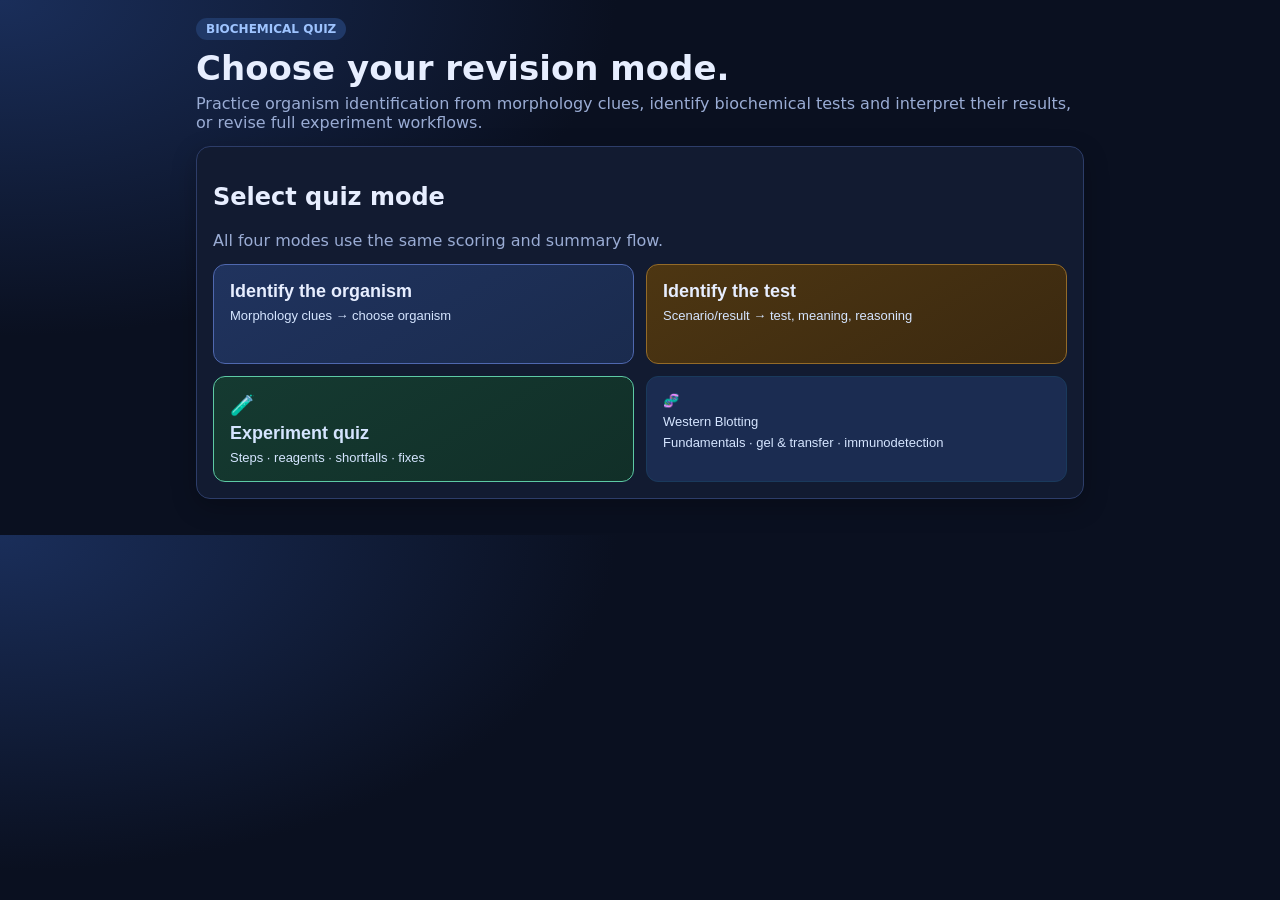
==== commit 2124f229: "Add western blotting quiz mode scaffolding" ====
--- a/index.html
+++ b/index.html
@@ -30,7 +30,9 @@
       let quizMode = '';
       let quizStartToken = 0;
       let experimentPool = [];
+      let westernBlotPool = [];
       let currentExpQuestion = null;
+      let currentWBQuestion = null;
 
       function shuffle(items) {
         const arr = [...items];
@@ -46,7 +48,29 @@
       }
 
       function showLanding() {
-        renderModeSelector();
+  
+      function renderWBQuestion(q) {
+        currentWBQuestion = q;
+        renderExpQuestion({ ...q, experiment: q.theme });
+      }
+
+      function submitWBAnswer(q, buttonEl, selectedOption) {
+        submitExpAnswer(q, buttonEl, selectedOption);
+      }
+
+      function renderWBResult(q, wasCorrect) {
+        renderExpResult({ ...q, experiment: q.theme }, wasCorrect);
+      }
+
+      function advanceWBQuiz() {
+        advanceExpQuiz();
+      }
+
+      function renderWBSummary() {
+        renderExpSummary();
+      }
+
+      renderModeSelector();
       }
 
       function renderModeSelector() {
@@ -54,7 +78,7 @@
         app.innerHTML = `
           <article class="card">
             <h2>Select quiz mode</h2>
-            <p class="hero-sub">All three modes use the same scoring and summary flow.</p>
+            <p class="hero-sub">All four modes use the same scoring and summary flow.</p>
             <div class="mode-grid">
               <button class="mode-btn mode-organism" onclick="startQuiz('organism')">
                 <strong>Identify the organism</strong>
@@ -68,6 +92,11 @@
                 <span class="mode-icon">🧪</span>
                 <span class="mode-title">Experiment quiz</span>
                 <span class="mode-desc">Steps · reagents · shortfalls · fixes</span>
+              </button>
+              <button class="mode-btn mode-card" id="mode-wb" onclick="startMode('westernblot')">
+                <span class="mode-icon">🧬</span>
+                <span class="mode-title">Western Blotting</span>
+                <span class="mode-desc">Fundamentals · gel & transfer · immunodetection</span>
               </button>
             </div>
           </article>
@@ -105,6 +134,14 @@
           }
           const pool = overridePool || experimentPool;
           nextQuizOrder = shuffle(pool);
+        } else if (mode === 'westernblot') {
+          if (!westernBlotPool.length) {
+            const response = await fetch('data/quiz-westernblot.json');
+            if (!response.ok) throw new Error(`HTTP ${response.status}`);
+            westernBlotPool = await response.json();
+          }
+          const pool = overridePool || westernBlotPool;
+          nextQuizOrder = shuffle(pool);
         }
 
         if (startToken !== quizStartToken) {
@@ -119,7 +156,29 @@
         selectedName = '';
 
         if (!quizOrder.length) {
-          renderModeSelector();
+    
+      function renderWBQuestion(q) {
+        currentWBQuestion = q;
+        renderExpQuestion({ ...q, experiment: q.theme });
+      }
+
+      function submitWBAnswer(q, buttonEl, selectedOption) {
+        submitExpAnswer(q, buttonEl, selectedOption);
+      }
+
+      function renderWBResult(q, wasCorrect) {
+        renderExpResult({ ...q, experiment: q.theme }, wasCorrect);
+      }
+
+      function advanceWBQuiz() {
+        advanceExpQuiz();
+      }
+
+      function renderWBSummary() {
+        renderExpSummary();
+      }
+
+      renderModeSelector();
           return;
         }
 
@@ -129,6 +188,8 @@
           renderBiochemQuestion(quizOrder[currentIndex]);
         } else if (quizMode === 'experiment') {
           renderExpQuestion(quizOrder[currentIndex]);
+        } else if (quizMode === 'westernblot') {
+          renderWBQuestion(quizOrder[currentIndex]);
         }
       }
 
@@ -168,6 +229,11 @@
             <div class="quick-actions">
               <button class="hint-btn" onclick="startMode('experiment')">Restart quiz</button>
               <button class="hint-btn" onclick="showLanding()">Home</button>
+              <button class="mode-btn mode-card" id="mode-wb" onclick="startMode('westernblot')">
+                <span class="mode-icon">🧬</span>
+                <span class="mode-title">Western Blotting</span>
+                <span class="mode-desc">Fundamentals · gel & transfer · immunodetection</span>
+              </button>
             </div>
           </article>
         `;
@@ -201,6 +267,11 @@
             <div class="quick-actions">
               <button class="hint-btn" onclick="startQuiz('organism')">Restart quiz</button>
               <button class="hint-btn" onclick="showLanding()">Home</button>
+              <button class="mode-btn mode-card" id="mode-wb" onclick="startMode('westernblot')">
+                <span class="mode-icon">🧬</span>
+                <span class="mode-title">Western Blotting</span>
+                <span class="mode-desc">Fundamentals · gel & transfer · immunodetection</span>
+              </button>
             </div>
           </article>
         `;
@@ -243,6 +314,11 @@
             <div class="quick-actions">
               <button class="hint-btn" onclick="startQuiz('biochem')">Restart quiz</button>
               <button class="hint-btn" onclick="showLanding()">Home</button>
+              <button class="mode-btn mode-card" id="mode-wb" onclick="startMode('westernblot')">
+                <span class="mode-icon">🧬</span>
+                <span class="mode-title">Western Blotting</span>
+                <span class="mode-desc">Fundamentals · gel & transfer · immunodetection</span>
+              </button>
             </div>
           </article>
         `;
@@ -378,6 +454,11 @@
               <button class="next-btn" onclick="nextQuestion()">${currentIndex + 1 >= quizOrder.length ? 'See summary' : 'Next question'}</button>
               <button class="hint-btn" onclick="startQuiz('organism')">Restart quiz</button>
               <button class="hint-btn" onclick="showLanding()">Home</button>
+              <button class="mode-btn mode-card" id="mode-wb" onclick="startMode('westernblot')">
+                <span class="mode-icon">🧬</span>
+                <span class="mode-title">Western Blotting</span>
+                <span class="mode-desc">Fundamentals · gel & transfer · immunodetection</span>
+              </button>
             </div>
           </article>
         `;
@@ -424,6 +505,11 @@
               <button class="next-btn" onclick="nextQuestion()">${currentIndex + 1 >= quizOrder.length ? 'See summary' : 'Next question'}</button>
               <button class="hint-btn" onclick="startQuiz('biochem')">Restart quiz</button>
               <button class="hint-btn" onclick="showLanding()">Home</button>
+              <button class="mode-btn mode-card" id="mode-wb" onclick="startMode('westernblot')">
+                <span class="mode-icon">🧬</span>
+                <span class="mode-title">Western Blotting</span>
+                <span class="mode-desc">Fundamentals · gel & transfer · immunodetection</span>
+              </button>
             </div>
           </article>
         `;
@@ -470,6 +556,11 @@
               </button>
               <button class="hint-btn" onclick="startMode('experiment')">Restart quiz</button>
               <button class="hint-btn" onclick="showLanding()">Home</button>
+              <button class="mode-btn mode-card" id="mode-wb" onclick="startMode('westernblot')">
+                <span class="mode-icon">🧬</span>
+                <span class="mode-title">Western Blotting</span>
+                <span class="mode-desc">Fundamentals · gel & transfer · immunodetection</span>
+              </button>
             </div>
           </article>
         `;
@@ -513,6 +604,11 @@
             <div class="summary-actions">
               <button onclick="startMode('experiment')">Restart experiment quiz</button>
               <button onclick="showLanding()">Back to menu</button>
+              <button class="mode-btn mode-card" id="mode-wb" onclick="startMode('westernblot')">
+                <span class="mode-icon">🧬</span>
+                <span class="mode-title">Western Blotting</span>
+                <span class="mode-desc">Fundamentals · gel & transfer · immunodetection</span>
+              </button>
             </div>
           </article>
         `;
@@ -542,6 +638,8 @@
           renderBiochemQuestion(quizOrder[currentIndex]);
         } else if (quizMode === 'experiment') {
           renderExpQuestion(quizOrder[currentIndex]);
+        } else if (quizMode === 'westernblot') {
+          renderWBQuestion(quizOrder[currentIndex]);
         }
       }
 
@@ -674,6 +772,28 @@
         }
       });
 
+
+      function renderWBQuestion(q) {
+        currentWBQuestion = q;
+        renderExpQuestion({ ...q, experiment: q.theme });
+      }
+
+      function submitWBAnswer(q, buttonEl, selectedOption) {
+        submitExpAnswer(q, buttonEl, selectedOption);
+      }
+
+      function renderWBResult(q, wasCorrect) {
+        renderExpResult({ ...q, experiment: q.theme }, wasCorrect);
+      }
+
+      function advanceWBQuiz() {
+        advanceExpQuiz();
+      }
+
+      function renderWBSummary() {
+        renderExpSummary();
+      }
+
       renderModeSelector();
     </script>
   </body>
--- a/styles/quiz.css
+++ b/styles/quiz.css
@@ -207,3 +207,41 @@
 .exp-feedback-lead{background:#1b2f55;color:#d7e6ff}
 .explanation-block p{margin:0 0 10px;line-height:1.6}
 .explanation-block p:last-child{margin-bottom:0}
+/* Western Blotting mode card */
+.mode-card#mode-wb {
+  border-color: #1a3a5c;
+}
+.mode-card#mode-wb:hover {
+  background: rgba(26, 58, 92, 0.08);
+}
+
+/* Theme tag (equivalent of experiment tag) */
+.theme-tag {
+  display: inline-block;
+  background: #1a3a5c;
+  color: #fff;
+  font-size: 0.7rem;
+  font-weight: 600;
+  padding: 2px 8px;
+  border-radius: 20px;
+  margin-left: 8px;
+  vertical-align: middle;
+  text-transform: uppercase;
+  letter-spacing: 0.04em;
+}
+
+/* Interpret badge — navy */
+.question-badge.badge-interpret {
+  background: #1a3a5c;
+  color: #fff;
+}
+
+/* Summary headings for WB themes */
+.summary-wb-heading {
+  font-size: 1rem;
+  font-weight: 700;
+  color: #1a3a5c;
+  margin: 1.5rem 0 0.5rem;
+  padding-bottom: 4px;
+  border-bottom: 2px solid #1a3a5c;
+}
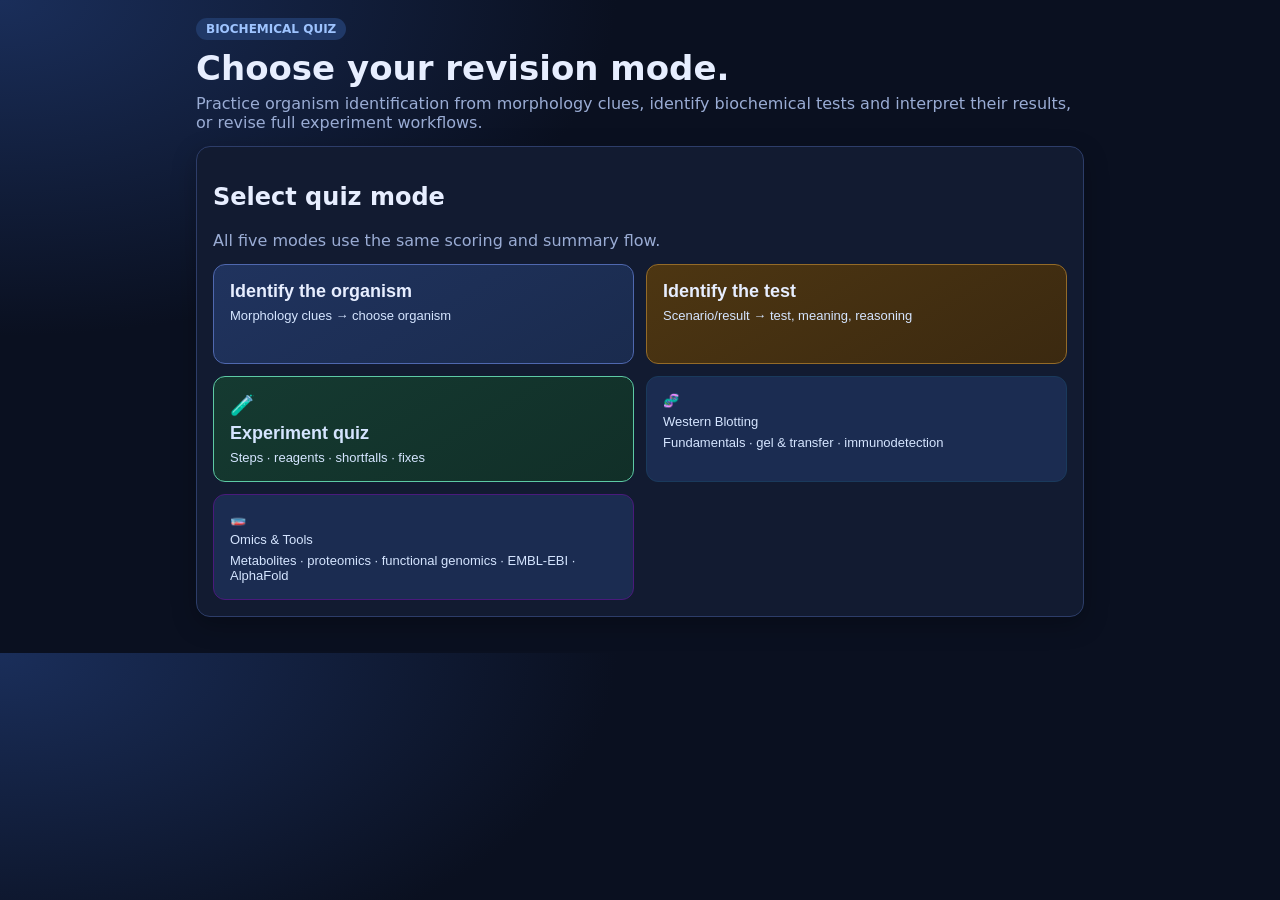
==== commit 9841901e: "Add Omics mode scaffolding and styles" ====
--- a/index.html
+++ b/index.html
@@ -31,8 +31,10 @@
       let quizStartToken = 0;
       let experimentPool = [];
       let westernBlotPool = [];
+      let omicsPool = [];
       let currentExpQuestion = null;
       let currentWBQuestion = null;
+      let currentOmicsQuestion = null;
 
       function shuffle(items) {
         const arr = [...items];
@@ -44,33 +46,15 @@
       }
 
       function startMode(mode) {
+        if (mode === 'omics') {
+          startOmicsMode();
+          return;
+        }
         startQuiz(mode);
       }
 
       function showLanding() {
-  
-      function renderWBQuestion(q) {
-        currentWBQuestion = q;
-        renderExpQuestion({ ...q, experiment: q.theme });
-      }
-
-      function submitWBAnswer(q, buttonEl, selectedOption) {
-        submitExpAnswer(q, buttonEl, selectedOption);
-      }
-
-      function renderWBResult(q, wasCorrect) {
-        renderExpResult({ ...q, experiment: q.theme }, wasCorrect);
-      }
-
-      function advanceWBQuiz() {
-        advanceExpQuiz();
-      }
-
-      function renderWBSummary() {
-        renderExpSummary();
-      }
-
-      renderModeSelector();
+        renderModeSelector();
       }
 
       function renderModeSelector() {
@@ -78,7 +62,7 @@
         app.innerHTML = `
           <article class="card">
             <h2>Select quiz mode</h2>
-            <p class="hero-sub">All four modes use the same scoring and summary flow.</p>
+            <p class="hero-sub">All five modes use the same scoring and summary flow.</p>
             <div class="mode-grid">
               <button class="mode-btn mode-organism" onclick="startQuiz('organism')">
                 <strong>Identify the organism</strong>
@@ -97,6 +81,11 @@
                 <span class="mode-icon">🧬</span>
                 <span class="mode-title">Western Blotting</span>
                 <span class="mode-desc">Fundamentals · gel & transfer · immunodetection</span>
+              </button>
+              <button class="mode-btn mode-card" id="mode-omics" onclick="startMode('omics')">
+                <span class="mode-icon">🧫</span>
+                <span class="mode-title">Omics & Tools</span>
+                <span class="mode-desc">Metabolites · proteomics · functional genomics · EMBL-EBI · AlphaFold</span>
               </button>
             </div>
           </article>
@@ -142,6 +131,14 @@
           }
           const pool = overridePool || westernBlotPool;
           nextQuizOrder = shuffle(pool);
+        } else if (mode === 'omics') {
+          if (!omicsPool.length) {
+            const response = await fetch('data/quiz-omics.json');
+            if (!response.ok) throw new Error(`HTTP ${response.status}`);
+            omicsPool = await response.json();
+          }
+          const pool = overridePool || omicsPool;
+          nextQuizOrder = shuffle(pool);
         }
 
         if (startToken !== quizStartToken) {
@@ -156,29 +153,7 @@
         selectedName = '';
 
         if (!quizOrder.length) {
-    
-      function renderWBQuestion(q) {
-        currentWBQuestion = q;
-        renderExpQuestion({ ...q, experiment: q.theme });
-      }
-
-      function submitWBAnswer(q, buttonEl, selectedOption) {
-        submitExpAnswer(q, buttonEl, selectedOption);
-      }
-
-      function renderWBResult(q, wasCorrect) {
-        renderExpResult({ ...q, experiment: q.theme }, wasCorrect);
-      }
-
-      function advanceWBQuiz() {
-        advanceExpQuiz();
-      }
-
-      function renderWBSummary() {
-        renderExpSummary();
-      }
-
-      renderModeSelector();
+          renderModeSelector();
           return;
         }
 
@@ -190,6 +165,8 @@
           renderExpQuestion(quizOrder[currentIndex]);
         } else if (quizMode === 'westernblot') {
           renderWBQuestion(quizOrder[currentIndex]);
+        } else if (quizMode === 'omics') {
+          renderOmicsQuestion(quizOrder[currentIndex]);
         }
       }
 
@@ -203,21 +180,23 @@
           'identify-step': 'badge-identifystep',
           'why-step': 'badge-whystep',
           shortfall: 'badge-shortfall',
-          reagent: 'badge-reagent'
+          reagent: 'badge-reagent',
+          interpret: 'badge-interpret'
         }[q.questionType] || 'badge-identifystep';
 
         const badgeLabel = {
           'identify-step': 'Identify the step',
           'why-step': 'Why this step',
           shortfall: 'Shortfall scenario',
-          reagent: 'Reagent purpose'
+          reagent: 'Reagent purpose',
+          interpret: 'Interpretation'
         }[q.questionType] || q.questionType;
 
         app.innerHTML = `
           <article class="card">
             <div class="progress-bar">
               <span class="progress-text">Question ${current} of ${total}</span>
-              <span class="experiment-tag">${q.experiment}</span>
+              <span class="experiment-tag theme-tag tag-${(q.experiment || "").toLowerCase().replace(/[^a-z0-9]+/g, "-")}">${q.experiment}</span>
             </div>
             <span class="type-badge question-badge ${badgeClass}">${badgeLabel}</span>
             <p class="scenario question-text">${q.scenario}</p>
@@ -551,7 +530,7 @@
             </div>
             ${reagentBlock}
             <div class="quick-actions">
-              <button class="next-btn" onclick="advanceExpQuiz()">
+              <button class="next-btn" onclick="quizMode === 'omics' ? advanceOmicsQuiz() : advanceExpQuiz()">
                 ${currentIndex + 1 < quizOrder.length ? 'Next question →' : 'See summary'}
               </button>
               <button class="hint-btn" onclick="startMode('experiment')">Restart quiz</button>
@@ -569,7 +548,13 @@
       function advanceExpQuiz() {
         currentIndex += 1;
         if (currentIndex < quizOrder.length) {
-          renderExpQuestion(quizOrder[currentIndex]);
+          if (quizMode === 'omics') {
+            renderOmicsQuestion(quizOrder[currentIndex]);
+          } else {
+            renderExpQuestion(quizOrder[currentIndex]);
+          }
+        } else if (quizMode === 'omics') {
+          renderOmicsSummary();
         } else {
           renderExpSummary();
         }
@@ -640,6 +625,8 @@
           renderExpQuestion(quizOrder[currentIndex]);
         } else if (quizMode === 'westernblot') {
           renderWBQuestion(quizOrder[currentIndex]);
+        } else if (quizMode === 'omics') {
+          renderOmicsQuestion(quizOrder[currentIndex]);
         }
       }
 
@@ -679,6 +666,11 @@
 
         if (quizMode === 'experiment') {
           renderExpSummary();
+          return;
+        }
+
+        if (quizMode === 'omics') {
+          renderOmicsSummary();
           return;
         }
 
@@ -778,6 +770,51 @@
         renderExpQuestion({ ...q, experiment: q.theme });
       }
 
+      async function startOmicsMode() {
+        await startQuiz('omics');
+      }
+
+      function renderOmicsQuestion(q) {
+        currentOmicsQuestion = q;
+        renderExpQuestion({ ...q, experiment: q.theme });
+      }
+
+      function submitOmicsAnswer(q, buttonEl, selectedOption) {
+        submitExpAnswer(q, buttonEl, selectedOption);
+      }
+
+      function renderOmicsResult(q, wasCorrect) {
+        renderExpResult({ ...q, experiment: q.theme }, wasCorrect);
+      }
+
+      function advanceOmicsQuiz() {
+        advanceExpQuiz();
+      }
+
+      function renderOmicsSummary() {
+        const app = document.getElementById('card-area');
+        const themes = [
+          ['metabolomics', 'Metabolomics'],
+          ['functional-genomics', 'Functional Genomics'],
+          ['proteomics', 'Proteomics'],
+          ['embl-ebi', 'EMBL-EBI'],
+          ['alphafold', 'AlphaFold & Structural']
+        ];
+
+        const groupedRows = themes.map(([themeKey, label]) => {
+          const qs = quizOrder.filter((q) => q.theme === themeKey);
+          if (!qs.length) return '';
+          const rows = qs.map((q) => {
+            const wasCorrect = q._userAnsweredCorrectly;
+            const badgeClass = `badge-${q.questionType.replaceAll('-', '')}`;
+            return `<tr><td>${q.scenario.substring(0, 80)}${q.scenario.length > 80 ? '…' : ''}</td><td><span class="type-badge question-badge ${badgeClass}">${q.questionType}</span></td><td class="${wasCorrect ? 'result-tick' : 'result-cross'}">${wasCorrect ? '✓' : '✗'}</td></tr>`;
+          }).join('');
+          return `<h3 class="summary-omics-heading">${label}</h3><table class="org-table summary-table"><thead><tr><th>Question</th><th>Type</th><th>Result</th></tr></thead><tbody>${rows}</tbody></table>`;
+        }).join('');
+
+        app.innerHTML = `<article class="card"><div class="summary-score">Score: ${score} / ${quizOrder.length}</div>${groupedRows}<div class="summary-actions"><button onclick="startMode('omics')">Restart omics quiz</button><button onclick="showLanding()">Back to menu</button></div></article>`;
+      }
+
       function submitWBAnswer(q, buttonEl, selectedOption) {
         submitExpAnswer(q, buttonEl, selectedOption);
       }
--- a/styles/quiz.css
+++ b/styles/quiz.css
@@ -245,3 +245,28 @@
   padding-bottom: 4px;
   border-bottom: 2px solid #1a3a5c;
 }
+
+/* Omics mode card */
+.mode-card#mode-omics {
+  border-color: #4a1a7c;
+}
+.mode-card#mode-omics:hover {
+  background: rgba(74, 26, 124, 0.08);
+}
+
+/* Theme tag colour variants for omics */
+.theme-tag.tag-metabolomics   { background: #2e7d32; }
+.theme-tag.tag-functional-genomics { background: #1565c0; }
+.theme-tag.tag-proteomics     { background: #6a1a4c; }
+.theme-tag.tag-embl-ebi       { background: #0077b6; }
+.theme-tag.tag-alphafold      { background: #1b5e20; }
+
+/* Summary headings for omics themes */
+.summary-omics-heading {
+  font-size: 1rem;
+  font-weight: 700;
+  color: #4a1a7c;
+  margin: 1.5rem 0 0.5rem;
+  padding-bottom: 4px;
+  border-bottom: 2px solid #4a1a7c;
+}
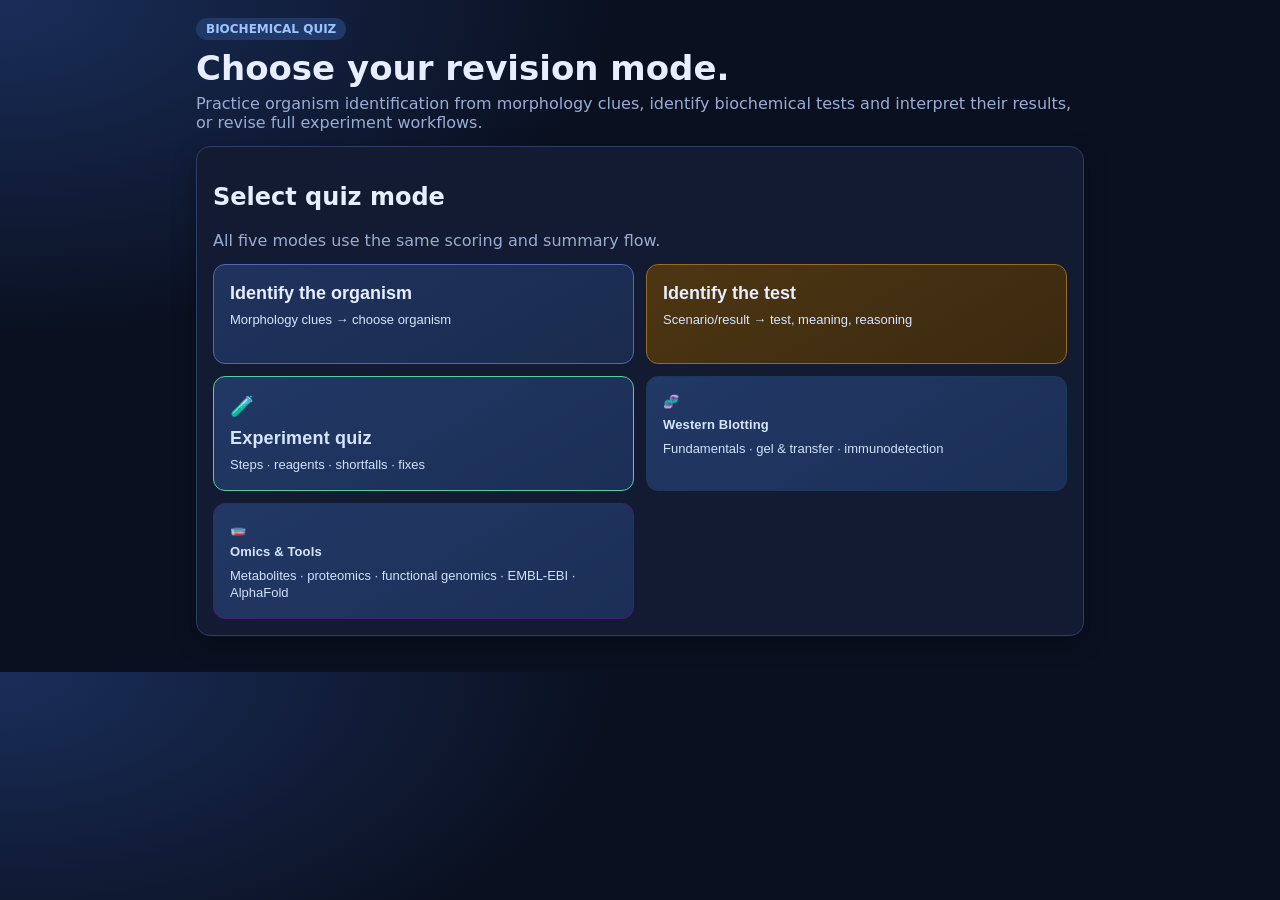
==== commit e6424be3: "Fix Western blot mode isolation and improve mode card readability" ====
--- a/index.html
+++ b/index.html
@@ -208,11 +208,6 @@
             <div class="quick-actions">
               <button class="hint-btn" onclick="startMode('experiment')">Restart quiz</button>
               <button class="hint-btn" onclick="showLanding()">Home</button>
-              <button class="mode-btn mode-card" id="mode-wb" onclick="startMode('westernblot')">
-                <span class="mode-icon">🧬</span>
-                <span class="mode-title">Western Blotting</span>
-                <span class="mode-desc">Fundamentals · gel & transfer · immunodetection</span>
-              </button>
             </div>
           </article>
         `;
@@ -246,11 +241,6 @@
             <div class="quick-actions">
               <button class="hint-btn" onclick="startQuiz('organism')">Restart quiz</button>
               <button class="hint-btn" onclick="showLanding()">Home</button>
-              <button class="mode-btn mode-card" id="mode-wb" onclick="startMode('westernblot')">
-                <span class="mode-icon">🧬</span>
-                <span class="mode-title">Western Blotting</span>
-                <span class="mode-desc">Fundamentals · gel & transfer · immunodetection</span>
-              </button>
             </div>
           </article>
         `;
@@ -293,11 +283,6 @@
             <div class="quick-actions">
               <button class="hint-btn" onclick="startQuiz('biochem')">Restart quiz</button>
               <button class="hint-btn" onclick="showLanding()">Home</button>
-              <button class="mode-btn mode-card" id="mode-wb" onclick="startMode('westernblot')">
-                <span class="mode-icon">🧬</span>
-                <span class="mode-title">Western Blotting</span>
-                <span class="mode-desc">Fundamentals · gel & transfer · immunodetection</span>
-              </button>
             </div>
           </article>
         `;
@@ -372,6 +357,18 @@
         renderBiochemResult(questionObj, wasCorrect);
       }
 
+      function getOptionLabel(optionText = '') {
+        const match = optionText.match(/^([A-Z])\.\s+/);
+        return match ? match[1] : '';
+      }
+
+      function isMatchingAnswer(selectedOption, correctAnswer) {
+        if (selectedOption === correctAnswer) return true;
+        if (typeof correctAnswer !== 'string') return false;
+        const selectedLabel = getOptionLabel(selectedOption);
+        return selectedLabel && selectedLabel === correctAnswer.trim();
+      }
+
       function submitExpAnswer(q, buttonEl, selectedOption) {
         const buttons = document.querySelectorAll('.option-btn');
         q._selectedOption = selectedOption;
@@ -379,7 +376,7 @@
           b.disabled = true;
         });
 
-        const isCorrect = selectedOption === q.correctAnswer;
+        const isCorrect = isMatchingAnswer(selectedOption, q.correctAnswer);
         q._userAnsweredCorrectly = isCorrect;
 
         if (isCorrect) {
@@ -388,7 +385,8 @@
         } else {
           buttonEl.classList.add('btn-incorrect');
           buttons.forEach((b) => {
-            if (b.textContent.trim().replace(/^\d+/, '').trim() === q.correctAnswer) {
+            const optionText = b.textContent.trim().replace(/^\d+/, '').trim();
+            if (isMatchingAnswer(optionText, q.correctAnswer)) {
               b.classList.add('btn-correct');
             }
           });
@@ -433,11 +431,6 @@
               <button class="next-btn" onclick="nextQuestion()">${currentIndex + 1 >= quizOrder.length ? 'See summary' : 'Next question'}</button>
               <button class="hint-btn" onclick="startQuiz('organism')">Restart quiz</button>
               <button class="hint-btn" onclick="showLanding()">Home</button>
-              <button class="mode-btn mode-card" id="mode-wb" onclick="startMode('westernblot')">
-                <span class="mode-icon">🧬</span>
-                <span class="mode-title">Western Blotting</span>
-                <span class="mode-desc">Fundamentals · gel & transfer · immunodetection</span>
-              </button>
             </div>
           </article>
         `;
@@ -484,11 +477,6 @@
               <button class="next-btn" onclick="nextQuestion()">${currentIndex + 1 >= quizOrder.length ? 'See summary' : 'Next question'}</button>
               <button class="hint-btn" onclick="startQuiz('biochem')">Restart quiz</button>
               <button class="hint-btn" onclick="showLanding()">Home</button>
-              <button class="mode-btn mode-card" id="mode-wb" onclick="startMode('westernblot')">
-                <span class="mode-icon">🧬</span>
-                <span class="mode-title">Western Blotting</span>
-                <span class="mode-desc">Fundamentals · gel & transfer · immunodetection</span>
-              </button>
             </div>
           </article>
         `;
@@ -535,11 +523,6 @@
               </button>
               <button class="hint-btn" onclick="startMode('experiment')">Restart quiz</button>
               <button class="hint-btn" onclick="showLanding()">Home</button>
-              <button class="mode-btn mode-card" id="mode-wb" onclick="startMode('westernblot')">
-                <span class="mode-icon">🧬</span>
-                <span class="mode-title">Western Blotting</span>
-                <span class="mode-desc">Fundamentals · gel & transfer · immunodetection</span>
-              </button>
             </div>
           </article>
         `;
@@ -589,11 +572,6 @@
             <div class="summary-actions">
               <button onclick="startMode('experiment')">Restart experiment quiz</button>
               <button onclick="showLanding()">Back to menu</button>
-              <button class="mode-btn mode-card" id="mode-wb" onclick="startMode('westernblot')">
-                <span class="mode-icon">🧬</span>
-                <span class="mode-title">Western Blotting</span>
-                <span class="mode-desc">Fundamentals · gel & transfer · immunodetection</span>
-              </button>
             </div>
           </article>
         `;
--- a/styles/quiz.css
+++ b/styles/quiz.css
@@ -270,3 +270,10 @@
   padding-bottom: 4px;
   border-bottom: 2px solid #4a1a7c;
 }
+
+.mode-btn{line-height:1.35}
+.mode-title{font-size:18px;font-weight:800;color:#f2f7ff}
+.mode-desc{font-size:13px;color:#e6efff;opacity:.98}
+.mode-icon{font-size:20px}
+.mode-card{border-color:#5b76b8;background:linear-gradient(150deg,#223865,#1b2f56)}
+#mode-wb .mode-title,#mode-omics .mode-title,#mode-exp .mode-title{letter-spacing:.01em}
